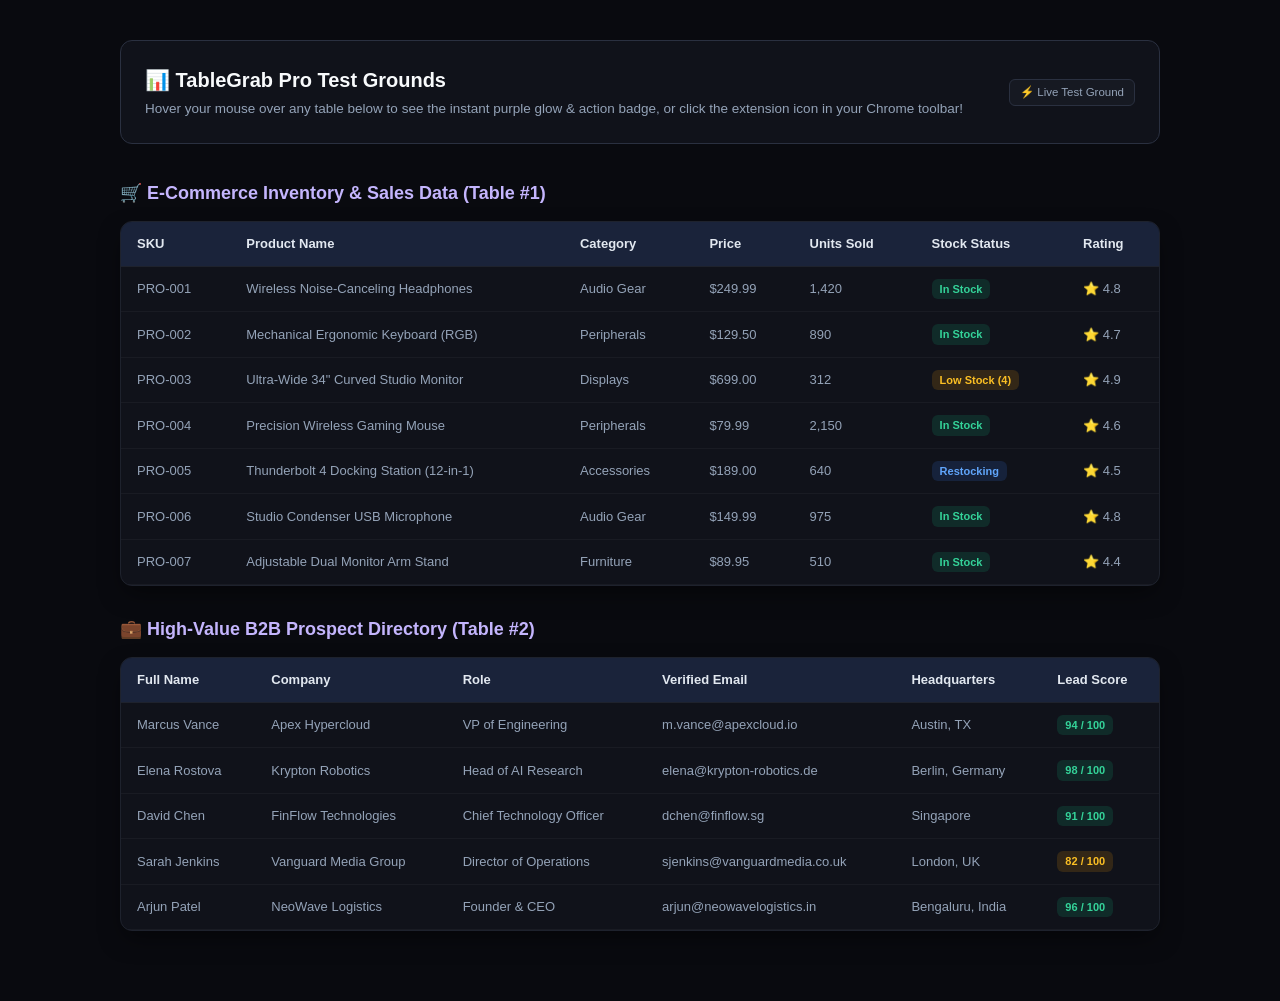
==== demo-test.html @ 8aaa4ab4 "feat: initial commit of TableGrab Pro Chrome Extension and GitHub Pages site" ====
<!DOCTYPE html>
<html lang="en">
<head>
  <meta charset="UTF-8">
  <meta name="viewport" content="width=device-width, initial-scale=1.0">
  <title>TableGrab Pro - Test & Demo Page</title>
  <style>
    :root {
      --bg: #090a0f;
      --surface: #10121a;
      --surface-subtle: #161922;
      --border: #1e222d;
      --border-medium: #2a3040;
      --text: #f8fafc;
      --text-muted: #94a3b8;
      --accent: #3b82f6;
    }
    * { box-sizing: border-box; margin: 0; padding: 0; -webkit-font-smoothing: antialiased; }
    body {
      background-color: var(--bg);
      color: var(--text);
      font-family: -apple-system, BlinkMacSystemFont, "SF Pro Text", "Segoe UI", Roboto, sans-serif;
      padding: 40px 20px;
      line-height: 1.5;
    }
    .container {
      max-width: 1040px;
      margin: 0 auto;
    }
    .header-banner {
      background: var(--surface);
      border: 1px solid var(--border-medium);
      border-radius: 12px;
      padding: 24px;
      margin-bottom: 36px;
      display: flex;
      justify-content: space-between;
      align-items: center;
      flex-wrap: wrap;
      gap: 16px;
    }
    .header-banner h1 {
      font-size: 20px;
      font-weight: 600;
      display: flex;
      align-items: center;
      gap: 10px;
      color: var(--text);
    }
    .header-banner p {
      color: var(--text-muted);
      font-size: 13.5px;
      margin-top: 4px;
    }
    .badge-test {
      background: var(--surface-subtle);
      border: 1px solid var(--border-medium);
      color: var(--text-muted);
      font-size: 11.5px;
      font-weight: 500;
      padding: 4px 10px;
      border-radius: 6px;
    }
    .section-title {
      font-size: 18px;
      font-weight: 600;
      margin: 30px 0 14px 0;
      display: flex;
      align-items: center;
      gap: 8px;
      color: #c4b5fd;
    }
    .table-card {
      background: var(--surface);
      border: 1px solid var(--border);
      border-radius: 12px;
      overflow: hidden;
      box-shadow: 0 10px 25px -5px rgba(0,0,0,0.5);
      margin-bottom: 30px;
    }
    table {
      width: 100%;
      border-collapse: collapse;
      text-align: left;
      font-size: 13px;
    }
    th {
      background: #1a233a;
      color: #e2e8f0;
      font-weight: 600;
      padding: 12px 16px;
      border-bottom: 1px solid var(--border);
    }
    td {
      padding: 12px 16px;
      border-bottom: 1px solid rgba(255, 255, 255, 0.04);
      color: var(--text-muted);
    }
    tr:hover td {
      background: rgba(255, 255, 255, 0.02);
      color: var(--text);
    }
    .badge {
      display: inline-block;
      padding: 2px 8px;
      border-radius: 6px;
      font-size: 11px;
      font-weight: 600;
    }
    .badge-green { background: rgba(16, 185, 129, 0.15); color: #34d399; }
    .badge-yellow { background: rgba(245, 158, 11, 0.15); color: #fbbf24; }
    .badge-blue { background: rgba(59, 130, 246, 0.15); color: #60a5fa; }
  </style>
</head>
<body>
  <div class="container">
    <div class="header-banner">
      <div>
        <h1>📊 TableGrab Pro Test Grounds</h1>
        <p>Hover your mouse over any table below to see the instant purple glow & action badge, or click the extension icon in your Chrome toolbar!</p>
      </div>
      <span class="badge-test">⚡ Live Test Ground</span>
    </div>

    <!-- Table 1: E-commerce Product Catalog -->
    <div class="section-title">🛒 E-Commerce Inventory & Sales Data (Table #1)</div>
    <div class="table-card">
      <table id="inventoryTable">
        <thead>
          <tr>
            <th>SKU</th>
            <th>Product Name</th>
            <th>Category</th>
            <th>Price</th>
            <th>Units Sold</th>
            <th>Stock Status</th>
            <th>Rating</th>
          </tr>
        </thead>
        <tbody>
          <tr>
            <td>PRO-001</td>
            <td>Wireless Noise-Canceling Headphones</td>
            <td>Audio Gear</td>
            <td>$249.99</td>
            <td>1,420</td>
            <td><span class="badge badge-green">In Stock</span></td>
            <td>⭐ 4.8</td>
          </tr>
          <tr>
            <td>PRO-002</td>
            <td>Mechanical Ergonomic Keyboard (RGB)</td>
            <td>Peripherals</td>
            <td>$129.50</td>
            <td>890</td>
            <td><span class="badge badge-green">In Stock</span></td>
            <td>⭐ 4.7</td>
          </tr>
          <tr>
            <td>PRO-003</td>
            <td>Ultra-Wide 34" Curved Studio Monitor</td>
            <td>Displays</td>
            <td>$699.00</td>
            <td>312</td>
            <td><span class="badge badge-yellow">Low Stock (4)</span></td>
            <td>⭐ 4.9</td>
          </tr>
          <tr>
            <td>PRO-004</td>
            <td>Precision Wireless Gaming Mouse</td>
            <td>Peripherals</td>
            <td>$79.99</td>
            <td>2,150</td>
            <td><span class="badge badge-green">In Stock</span></td>
            <td>⭐ 4.6</td>
          </tr>
          <tr>
            <td>PRO-005</td>
            <td>Thunderbolt 4 Docking Station (12-in-1)</td>
            <td>Accessories</td>
            <td>$189.00</td>
            <td>640</td>
            <td><span class="badge badge-blue">Restocking</span></td>
            <td>⭐ 4.5</td>
          </tr>
          <tr>
            <td>PRO-006</td>
            <td>Studio Condenser USB Microphone</td>
            <td>Audio Gear</td>
            <td>$149.99</td>
            <td>975</td>
            <td><span class="badge badge-green">In Stock</span></td>
            <td>⭐ 4.8</td>
          </tr>
          <tr>
            <td>PRO-007</td>
            <td>Adjustable Dual Monitor Arm Stand</td>
            <td>Furniture</td>
            <td>$89.95</td>
            <td>510</td>
            <td><span class="badge badge-green">In Stock</span></td>
            <td>⭐ 4.4</td>
          </tr>
        </tbody>
      </table>
    </div>

    <!-- Table 2: B2B Leads Directory -->
    <div class="section-title">💼 High-Value B2B Prospect Directory (Table #2)</div>
    <div class="table-card">
      <table id="leadsTable">
        <thead>
          <tr>
            <th>Full Name</th>
            <th>Company</th>
            <th>Role</th>
            <th>Verified Email</th>
            <th>Headquarters</th>
            <th>Lead Score</th>
          </tr>
        </thead>
        <tbody>
          <tr>
            <td>Marcus Vance</td>
            <td>Apex Hypercloud</td>
            <td>VP of Engineering</td>
            <td>m.vance@apexcloud.io</td>
            <td>Austin, TX</td>
            <td><span class="badge badge-green">94 / 100</span></td>
          </tr>
          <tr>
            <td>Elena Rostova</td>
            <td>Krypton Robotics</td>
            <td>Head of AI Research</td>
            <td>elena@krypton-robotics.de</td>
            <td>Berlin, Germany</td>
            <td><span class="badge badge-green">98 / 100</span></td>
          </tr>
          <tr>
            <td>David Chen</td>
            <td>FinFlow Technologies</td>
            <td>Chief Technology Officer</td>
            <td>dchen@finflow.sg</td>
            <td>Singapore</td>
            <td><span class="badge badge-green">91 / 100</span></td>
          </tr>
          <tr>
            <td>Sarah Jenkins</td>
            <td>Vanguard Media Group</td>
            <td>Director of Operations</td>
            <td>sjenkins@vanguardmedia.co.uk</td>
            <td>London, UK</td>
            <td><span class="badge badge-yellow">82 / 100</span></td>
          </tr>
          <tr>
            <td>Arjun Patel</td>
            <td>NeoWave Logistics</td>
            <td>Founder & CEO</td>
            <td>arjun@neowavelogistics.in</td>
            <td>Bengaluru, India</td>
            <td><span class="badge badge-green">96 / 100</span></td>
          </tr>
        </tbody>
      </table>
    </div>
  </div>
  <link rel="stylesheet" href="content.css">
  <script src="content.js"></script>
</body>
</html>
---- content.css ----
/* TableGrab Pro - Minimalist Professional In-Page Overlay */

.tablegrab-highlight {
  outline: 2px solid #3b82f6 !important;
  outline-offset: 2px !important;
  box-shadow: 0 0 0 4px rgba(59, 130, 246, 0.15) !important;
  transition: outline 0.1s ease !important;
  position: relative !important;
}

#tablegrab-badge {
  position: absolute;
  z-index: 2147483647;
  display: flex;
  align-items: center;
  gap: 6px;
  background: #0f1219;
  color: #f8fafc;
  padding: 5px 10px;
  border-radius: 6px;
  font-family: -apple-system, BlinkMacSystemFont, "SF Pro Text", "Segoe UI", Roboto, sans-serif;
  font-size: 11.5px;
  font-weight: 500;
  border: 1px solid #232938;
  box-shadow: 0 8px 20px -4px rgba(0, 0, 0, 0.6);
  pointer-events: auto;
  user-select: none;
}

.tablegrab-badge-info {
  display: flex;
  align-items: center;
  gap: 4px;
  color: #94a3b8;
  padding-right: 6px;
  border-right: 1px solid #232938;
}

.tablegrab-btn {
  background: #ffffff;
  color: #0f1219;
  border: none;
  padding: 3px 8px;
  border-radius: 4px;
  font-size: 11px;
  font-weight: 600;
  cursor: pointer;
  display: inline-flex;
  align-items: center;
  gap: 3px;
  transition: opacity 0.1s ease;
}

.tablegrab-btn:hover {
  opacity: 0.9;
}

.tablegrab-btn-secondary {
  background: #1c2230;
  color: #f8fafc;
  border: 1px solid #2a3346;
}

.tablegrab-btn-secondary:hover {
  background: #252d40;
}

#tablegrab-toast {
  position: fixed;
  bottom: 20px;
  right: 20px;
  z-index: 2147483647;
  background: #0f1219;
  color: #f8fafc;
  padding: 10px 16px;
  border-radius: 8px;
  font-family: -apple-system, BlinkMacSystemFont, "SF Pro Text", "Segoe UI", Roboto, sans-serif;
  font-size: 12px;
  font-weight: 500;
  border: 1px solid #232938;
  box-shadow: 0 16px 32px -4px rgba(0, 0, 0, 0.7);
  display: flex;
  align-items: center;
  gap: 8px;
}
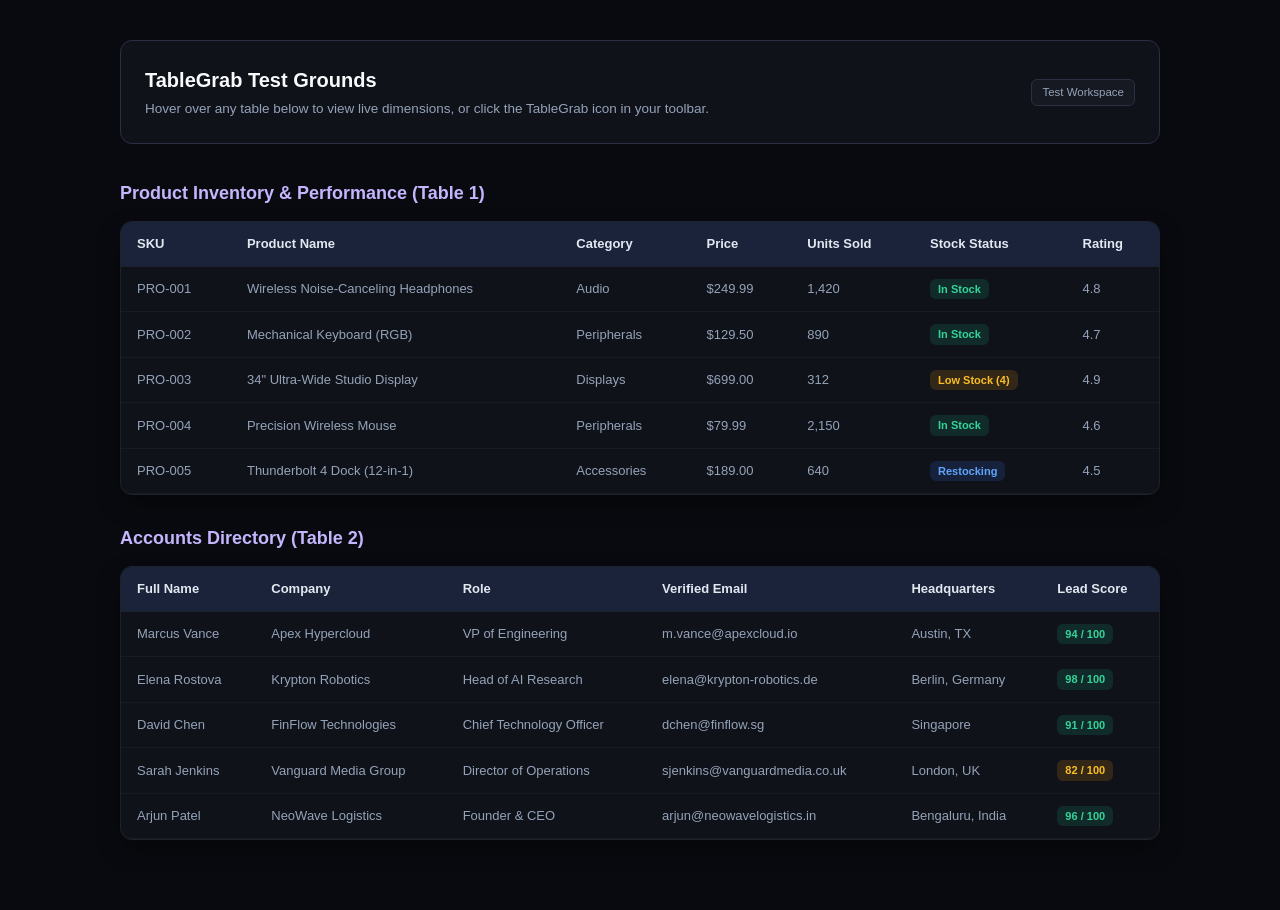
==== commit 598c4058: "style: Apple-inspired minimalist redesign with zero emojis and clean dark typography" ====
--- a/demo-test.html
+++ b/demo-test.html
@@ -116,14 +116,14 @@
   <div class="container">
     <div class="header-banner">
       <div>
-        <h1>📊 TableGrab Pro Test Grounds</h1>
-        <p>Hover your mouse over any table below to see the instant purple glow & action badge, or click the extension icon in your Chrome toolbar!</p>
+        <h1>TableGrab Test Grounds</h1>
+        <p>Hover over any table below to view live dimensions, or click the TableGrab icon in your toolbar.</p>
       </div>
-      <span class="badge-test">⚡ Live Test Ground</span>
+      <span class="badge-test">Test Workspace</span>
     </div>
 
     <!-- Table 1: E-commerce Product Catalog -->
-    <div class="section-title">🛒 E-Commerce Inventory & Sales Data (Table #1)</div>
+    <div class="section-title">Product Inventory & Performance (Table 1)</div>
     <div class="table-card">
       <table id="inventoryTable">
         <thead>
@@ -141,72 +141,54 @@
           <tr>
             <td>PRO-001</td>
             <td>Wireless Noise-Canceling Headphones</td>
-            <td>Audio Gear</td>
+            <td>Audio</td>
             <td>$249.99</td>
             <td>1,420</td>
             <td><span class="badge badge-green">In Stock</span></td>
-            <td>⭐ 4.8</td>
+            <td>4.8</td>
           </tr>
           <tr>
             <td>PRO-002</td>
-            <td>Mechanical Ergonomic Keyboard (RGB)</td>
+            <td>Mechanical Keyboard (RGB)</td>
             <td>Peripherals</td>
             <td>$129.50</td>
             <td>890</td>
             <td><span class="badge badge-green">In Stock</span></td>
-            <td>⭐ 4.7</td>
+            <td>4.7</td>
           </tr>
           <tr>
             <td>PRO-003</td>
-            <td>Ultra-Wide 34" Curved Studio Monitor</td>
+            <td>34" Ultra-Wide Studio Display</td>
             <td>Displays</td>
             <td>$699.00</td>
             <td>312</td>
             <td><span class="badge badge-yellow">Low Stock (4)</span></td>
-            <td>⭐ 4.9</td>
+            <td>4.9</td>
           </tr>
           <tr>
             <td>PRO-004</td>
-            <td>Precision Wireless Gaming Mouse</td>
+            <td>Precision Wireless Mouse</td>
             <td>Peripherals</td>
             <td>$79.99</td>
             <td>2,150</td>
             <td><span class="badge badge-green">In Stock</span></td>
-            <td>⭐ 4.6</td>
+            <td>4.6</td>
           </tr>
           <tr>
             <td>PRO-005</td>
-            <td>Thunderbolt 4 Docking Station (12-in-1)</td>
+            <td>Thunderbolt 4 Dock (12-in-1)</td>
             <td>Accessories</td>
             <td>$189.00</td>
             <td>640</td>
             <td><span class="badge badge-blue">Restocking</span></td>
-            <td>⭐ 4.5</td>
-          </tr>
-          <tr>
-            <td>PRO-006</td>
-            <td>Studio Condenser USB Microphone</td>
-            <td>Audio Gear</td>
-            <td>$149.99</td>
-            <td>975</td>
-            <td><span class="badge badge-green">In Stock</span></td>
-            <td>⭐ 4.8</td>
-          </tr>
-          <tr>
-            <td>PRO-007</td>
-            <td>Adjustable Dual Monitor Arm Stand</td>
-            <td>Furniture</td>
-            <td>$89.95</td>
-            <td>510</td>
-            <td><span class="badge badge-green">In Stock</span></td>
-            <td>⭐ 4.4</td>
+            <td>4.5</td>
           </tr>
         </tbody>
       </table>
     </div>
 
     <!-- Table 2: B2B Leads Directory -->
-    <div class="section-title">💼 High-Value B2B Prospect Directory (Table #2)</div>
+    <div class="section-title">Accounts Directory (Table 2)</div>
     <div class="table-card">
       <table id="leadsTable">
         <thead>
